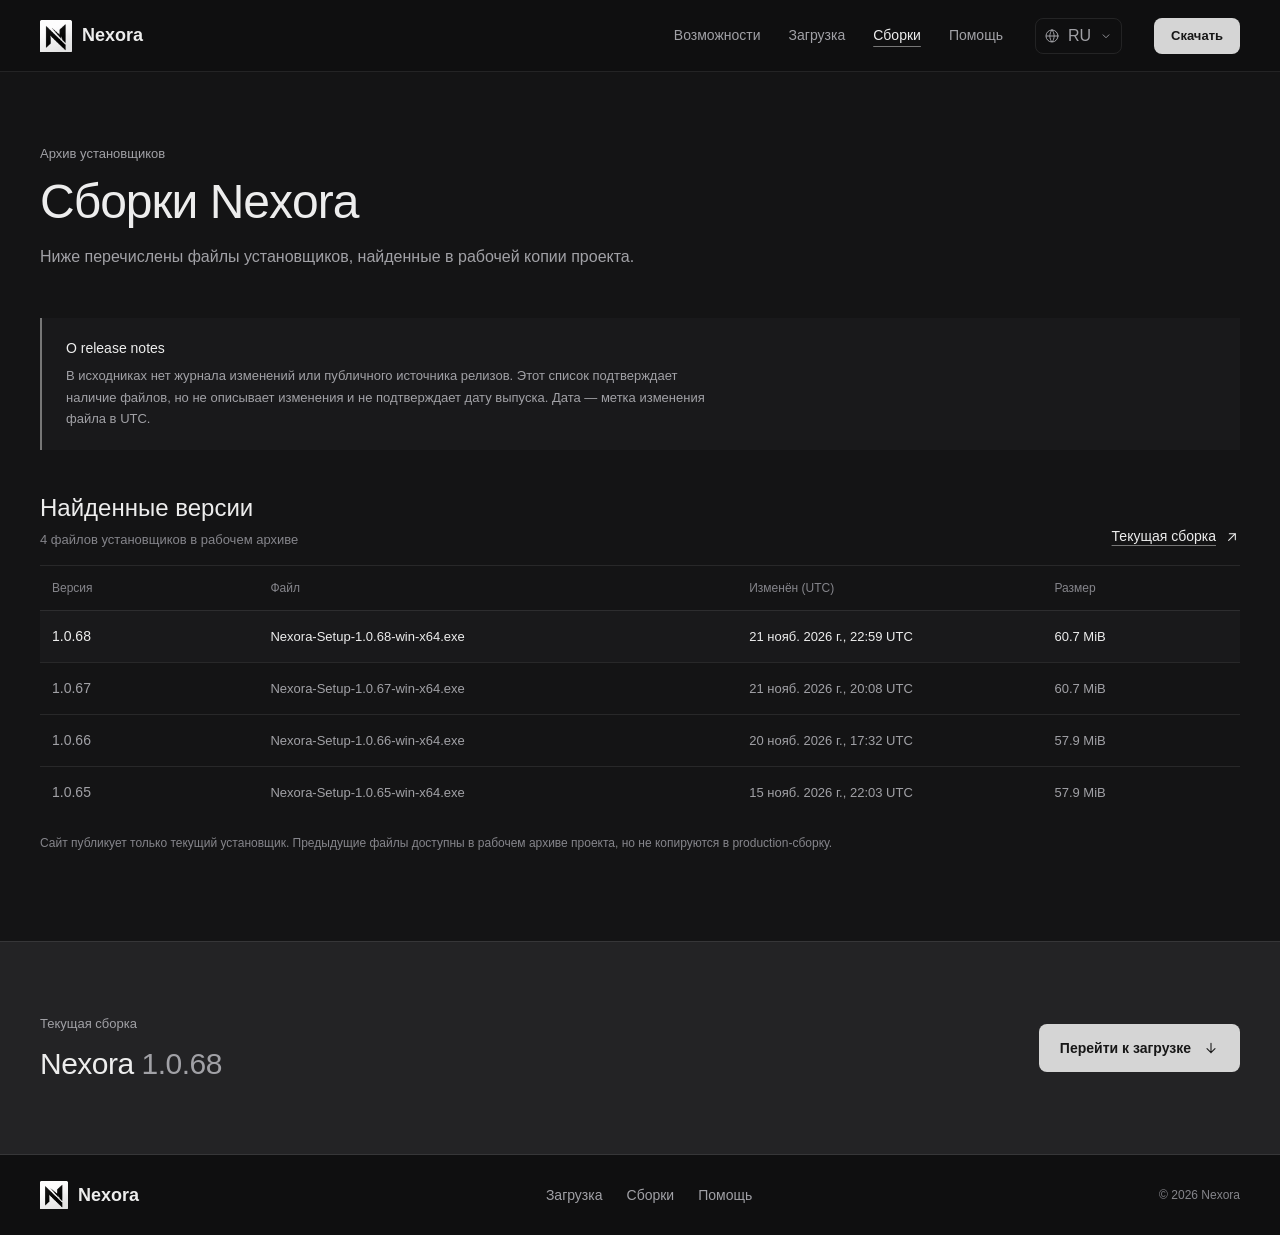
==== website/changelog.html @ 169afd5d "fix: bust cached assets after the site rollback" ====
<!doctype html>
<html lang="ru">
<head>
  <meta charset="utf-8"><meta name="viewport" content="width=device-width, initial-scale=1"><meta name="theme-color" content="#141415">
  <meta name="description" content="Архив сборок установщика Nexora, найденных в исходном проекте.">
  <title>Сборки Nexora</title><link rel="icon" href="nexora.ico"><link rel="stylesheet" href="styles.css?v=2">
</head>
<body>
  <header class="site-header"><div class="container header-inner">
    <a class="brand" href="index.html"><img src="nexora.ico" width="32" height="32" alt=""><span>Nexora</span></a>
    <button class="menu-toggle" type="button" aria-label="Открыть меню" aria-expanded="false" aria-controls="main-nav"><svg viewBox="0 0 24 24" aria-hidden="true"><path d="M4 7h16M4 12h16M4 17h16"/></svg></button>
    <nav class="main-nav" id="main-nav" aria-label="Основная навигация"><a href="index.html#features">Возможности</a><a href="download.html">Загрузка</a><a href="changelog.html" aria-current="page">Сборки</a><a href="support.html">Помощь</a></nav>
    <div class="language-control"><select class="sr-only" data-language aria-label="Choose language" tabindex="-1"><option value="ru">RU</option><option value="en">EN</option><option value="ua">UA</option></select><button class="language-trigger" type="button" data-language-trigger aria-label="Choose language" aria-haspopup="menu" aria-expanded="false" aria-controls="language-menu"><svg class="language-globe" viewBox="0 0 24 24" aria-hidden="true"><circle cx="12" cy="12" r="9"/><path d="M3.5 12h17M12 3c2.1 2.4 3.2 5.4 3.2 9s-1.1 6.6-3.2 9c-2.1-2.4-3.2-5.4-3.2-9S9.9 5.4 12 3Z"/></svg><span data-language-current>RU</span><svg class="language-chevron" viewBox="0 0 24 24" aria-hidden="true"><path d="m7 10 5 5 5-5"/></svg></button><div class="language-menu" id="language-menu" role="menu" aria-label="Choose language" hidden><button class="language-option" type="button" role="menuitemradio" aria-checked="false" data-language-option="en"><span>English</span><span class="language-code">EN</span></button><button class="language-option" type="button" role="menuitemradio" aria-checked="false" data-language-option="ru"><span>Русский</span><span class="language-code">RU</span></button><button class="language-option" type="button" role="menuitemradio" aria-checked="false" data-language-option="ua"><span>Українська</span><span class="language-code">UA</span></button></div></div><a class="button button-small button-light" data-download href="download.html">Скачать</a>
  </div></header>
  <main>
    <section class="page-heading container"><p class="eyebrow">Архив установщиков</p><h1>Сборки Nexora</h1><p>Ниже перечислены файлы установщиков, найденные в рабочей копии проекта.</p></section>
    <section class="section container history-section">
      <div class="notice"><b>О release notes</b><p>В исходниках нет журнала изменений или публичного источника релизов. Этот список подтверждает наличие файлов, но не описывает изменения и не подтверждает дату выпуска. Дата — метка изменения файла в UTC.</p></div>
      <div class="history-heading"><div><h2>Найденные версии</h2><p data-history-count>Список сборок</p></div><a class="text-link" href="download.html">Текущая сборка <svg viewBox="0 0 24 24" aria-hidden="true"><path d="M7 17 17 7M8 7h9v9"/></svg></a></div>
      <div class="history-table-wrap"><div class="history-table" role="table" aria-label="Архив установщиков Nexora"><div class="history-table-head" role="row"><span role="columnheader">Версия</span><span role="columnheader">Файл</span><span role="columnheader">Изменён (UTC)</span><span role="columnheader">Размер</span></div><div class="history-rows" data-history role="rowgroup"><p class="history-loading">Загрузка списка сборок…</p></div></div></div>
      <p class="history-footnote">Сайт публикует только текущий установщик. Предыдущие файлы доступны в рабочем архиве проекта, но не копируются в production-сборку.</p>
    </section>
    <section class="download-cta"><div class="container download-cta-inner"><div><p class="eyebrow">Текущая сборка</p><h2>Nexora <span data-version>1.0.65</span></h2></div><a class="button button-light" data-download href="download.html">Перейти к загрузке <svg viewBox="0 0 24 24" aria-hidden="true"><path d="M12 5v14m0 0 6-6m-6 6-6-6"/></svg></a></div></section>
  </main>
  <footer class="site-footer"><div class="container footer-inner"><a class="brand" href="index.html"><img src="nexora.ico" width="28" height="28" alt=""><span>Nexora</span></a><nav aria-label="Дополнительная навигация"><a href="download.html">Загрузка</a><a href="changelog.html">Сборки</a><a href="support.html">Помощь</a></nav><span>© 2026 Nexora</span></div></footer>
  <script src="locales.js?v=2" defer></script>
  <script src="script.js?v=2" defer></script>
</body></html>
---- website/styles.css ----
:root {
  color-scheme: dark;
  --page: #141415;
  --deep: #0f0f10;
  --surface: #19191b;
  --raised: #232325;
  --line: rgba(237, 237, 237, 0.09);
  --text: #ededed;
  --secondary: #a1a1a6;
  --muted: #85858b;
  --accent: #d5d5d5;
  --on-accent: #171717;
  --radius-card: 12px;
  --radius-control: 8px;
  --ease: cubic-bezier(0.22, 1, 0.36, 1);
}

* { box-sizing: border-box; }
html { scroll-behavior: smooth; }
body {
  margin: 0;
  background: var(--page);
  color: var(--text);
  font-family: "Segoe UI Variable", "Segoe UI", Arial, sans-serif;
  font-size: 16px;
  line-height: 1.5;
  -webkit-font-smoothing: antialiased;
}
img { max-width: 100%; }
a { color: inherit; }
button, a { -webkit-tap-highlight-color: transparent; }
::selection { background: #777; color: #fff; }
:focus-visible { outline: 2px solid var(--accent); outline-offset: 4px; }

.container { width: min(1200px, calc(100% - 64px)); margin-inline: auto; }
.site-header { height: 72px; background: var(--deep); border-bottom: 1px solid var(--line); }
.header-inner { height: 100%; display: flex; align-items: center; gap: 32px; }
.language-control { position: relative; display: flex; align-items: center; flex: 0 0 auto; }
.language-trigger { min-width: 68px; min-height: 36px; display: inline-flex; align-items: center; justify-content: center; gap: 8px; padding: 0 8px; border: 1px solid var(--line); border-radius: var(--radius-control); background: transparent; color: var(--secondary); font: inherit; cursor: pointer; transition: background-color 160ms var(--ease), border-color 160ms var(--ease), color 160ms var(--ease); }
.language-trigger:hover, .language-trigger[aria-expanded="true"] { background: var(--surface); border-color: rgba(237,237,237,.16); color: var(--text); }
.language-globe { width: 16px; height: 16px; flex: 0 0 auto; fill: none; stroke: currentColor; stroke-width: 1.5; stroke-linecap: round; stroke-linejoin: round; }
.language-chevron { width: 14px; height: 14px; flex: 0 0 auto; fill: none; stroke: currentColor; stroke-width: 1.5; stroke-linecap: round; stroke-linejoin: round; transition: transform 160ms var(--ease); }
.language-trigger[aria-expanded="true"] .language-chevron { transform: rotate(180deg); }
.language-current { color: var(--text); font-size: 12px; font-weight: 500; font-variant-numeric: tabular-nums; }
.language-menu { position: absolute; z-index: 30; top: calc(100% + 8px); right: 0; width: 184px; padding: 4px; border: 1px solid var(--line); border-radius: 12px; background: var(--surface); }
.language-menu[hidden] { display: none; }
.language-menu:not([hidden]) { display: grid; gap: 4px; animation: language-menu-enter 140ms var(--ease) both; }
.language-option { min-height: 40px; display: flex; align-items: center; justify-content: space-between; gap: 12px; padding: 0 12px; border: 0; border-radius: 8px; background: transparent; color: var(--secondary); font: inherit; font-size: 14px; text-align: left; cursor: pointer; transition: background-color 140ms var(--ease), color 140ms var(--ease); }
.language-option:hover, .language-option[aria-checked="true"] { background: var(--raised); color: var(--text); }
.language-code { color: var(--muted); font-size: 12px; font-variant-numeric: tabular-nums; }
.language-option[aria-checked="true"] .language-code { color: var(--text); }
.language-control .sr-only { position: absolute; }
.sr-only { position: absolute; width: 1px; height: 1px; padding: 0; margin: -1px; overflow: hidden; clip: rect(0, 0, 0, 0); white-space: nowrap; border: 0; }
.brand { display: inline-flex; align-items: center; gap: 10px; text-decoration: none; flex: 0 0 auto; }
.brand img { display: block; object-fit: contain; }
.brand span { color: var(--text); font-size: 18px; font-weight: 600; letter-spacing: 0; }
.main-nav { display: flex; align-items: center; justify-content: center; gap: 28px; margin-left: auto; }
.main-nav a, .site-footer nav a { color: var(--secondary); font-size: 14px; text-decoration: none; transition: color 160ms var(--ease); }
.main-nav a:hover, .main-nav a[aria-current="page"], .site-footer nav a:hover { color: var(--text); }
.main-nav a[aria-current="page"] { text-decoration: underline; text-decoration-color: #777; text-underline-offset: 6px; }
.menu-toggle { display: none; }

.button {
  min-height: 48px;
  display: inline-flex;
  align-items: center;
  justify-content: center;
  gap: 12px;
  padding: 0 20px;
  border: 1px solid transparent;
  border-radius: var(--radius-control);
  font: inherit;
  font-size: 14px;
  font-weight: 600;
  line-height: 1.2;
  text-decoration: none;
  cursor: pointer;
  transition: background-color 160ms var(--ease), color 160ms var(--ease), border-color 160ms var(--ease), transform 160ms var(--ease);
}
.button:active { transform: scale(0.98); }
.button-small { min-height: 36px; padding-inline: 16px; font-size: 13px; }
.button-light { background: var(--accent); color: var(--on-accent); }
.button-light:hover { background: #f0f0f0; }
.button-outline { background: var(--surface); color: var(--text); border-color: var(--line); }
.button-outline:hover { background: var(--raised); border-color: rgba(237,237,237,.18); }
.button svg, .text-link svg { display: block; width: 16px; height: 16px; flex: 0 0 auto; fill: none; stroke: currentColor; stroke-width: 1.6; stroke-linecap: round; stroke-linejoin: round; }

.hero { min-height: 656px; display: grid; grid-template-columns: minmax(0, .9fr) minmax(0, 1.1fr); align-items: center; gap: 48px; padding-block: 64px; }
.hero-copy { max-width: 500px; }
.eyebrow { margin: 0 0 16px; color: var(--secondary); font-size: 13px; font-weight: 500; line-height: 20px; letter-spacing: 0; }
.hero h1, .page-heading h1 {
  max-width: 640px;
  margin: 0;
  color: var(--text);
  font-size: clamp(42px, 4.3vw, 60px);
  font-weight: 500;
  line-height: 1.08;
  letter-spacing: -1.8px;
}
.hero-lede { max-width: 440px; margin: 24px 0 0; color: var(--secondary); font-size: 17px; line-height: 1.65; }
.hero-actions { display: flex; flex-wrap: wrap; gap: 12px; margin-top: 28px; }
.hero-meta { margin: 20px 0 0; color: var(--muted); font-size: 12px; font-variant-numeric: tabular-nums; }
.hero-preview { min-width: 0; margin: 0; }
.preview-frame { overflow: hidden; border: 1px solid var(--line); border-radius: 12px; background: var(--deep); }
.preview-frame img { display: block; width: 100%; height: auto; }
.hero-preview figcaption { display: flex; justify-content: space-between; gap: 16px; padding-top: 12px; color: var(--secondary); font-size: 12px; }
.hero-preview figcaption span { color: var(--muted); }

.catalog-strip { border-block: 1px solid var(--line); background: var(--deep); }
.catalog-strip-inner { min-height: 56px; display: flex; align-items: center; gap: 28px; overflow: auto; white-space: nowrap; }
.catalog-strip-inner > span { color: var(--secondary); font-size: 13px; }
.catalog-strip-inner .strip-label { color: var(--muted); }

.section { padding-block: 88px; }
.section-heading { max-width: 760px; margin-bottom: 32px; }
.section-heading .eyebrow { margin-bottom: 12px; }
.section-heading h2, .library-copy h2, .faq-lead h2, .install-section h2 {
  margin: 0;
  color: var(--text);
  font-size: clamp(30px, 3vw, 40px);
  font-weight: 500;
  line-height: 1.16;
  letter-spacing: -0.7px;
}
.section-intro { max-width: 390px; margin: 14px 0 0; color: var(--secondary); font-size: 15px; }
.feature-grid { display: grid; grid-template-columns: 2fr 1fr 1fr; gap: 16px; }
.feature-card { min-height: 188px; padding: 24px; border: 1px solid var(--line); border-radius: var(--radius-card); background: var(--surface); }
.feature-icon { width: 24px; height: 24px; margin-bottom: 24px; color: var(--secondary); }
.feature-icon svg, .row-symbol svg, .menu-toggle svg { display: block; width: 18px; height: 18px; fill: none; stroke: currentColor; stroke-width: 1.6; stroke-linecap: round; stroke-linejoin: round; }
.feature-card h3, .workflow-list h3 { margin: 0; color: var(--text); font-size: 17px; font-weight: 500; line-height: 24px; }
.feature-card p { max-width: 520px; margin: 8px 0 0; color: var(--secondary); font-size: 14px; line-height: 1.6; }

.library-section { padding-block: 80px; border-block: 1px solid var(--line); background: var(--deep); }
.library-layout { display: grid; grid-template-columns: minmax(0, .9fr) minmax(0, 1.1fr); align-items: center; gap: 72px; }
.library-copy { max-width: 440px; }
.library-copy .eyebrow { margin-bottom: 12px; }
.library-copy > p:not(.eyebrow) { margin: 16px 0 0; color: var(--secondary); font-size: 15px; line-height: 1.7; }
.text-link { display: inline-flex; align-items: center; gap: 8px; margin-top: 20px; color: var(--text); font-size: 14px; font-weight: 500; text-decoration-color: #777; text-underline-offset: 4px; }
.library-panel { padding: 24px; border: 1px solid var(--line); border-radius: var(--radius-card); background: var(--surface); }
.panel-heading { display: flex; justify-content: space-between; padding-bottom: 12px; border-bottom: 1px solid var(--line); color: var(--muted); font-size: 12px; }
.library-row { min-height: 72px; display: grid; grid-template-columns: 24px 1fr auto; align-items: center; gap: 12px; border-bottom: 1px solid var(--line); }
.row-symbol { color: var(--secondary); }
.library-row b, .library-row small { display: block; }
.library-row b { color: var(--text); font-size: 14px; font-weight: 500; }
.library-row small { margin-top: 2px; color: var(--muted); font-size: 12px; }
.row-action { color: var(--secondary); font-size: 13px; }
.panel-footnote { margin: 16px 0 0; color: var(--muted); font-size: 12px; }

.section-heading-inline { max-width: none; display: flex; align-items: end; justify-content: space-between; gap: 32px; }
.section-heading-inline .section-intro { margin: 0 0 4px; }
.workflow-list { display: grid; grid-template-columns: repeat(3, 1fr); gap: 16px; margin: 0; padding: 0; list-style: none; counter-reset: workflow; }
.workflow-list li { min-height: 152px; display: grid; grid-template-columns: 40px 1fr; gap: 12px; padding: 20px 0; border-top: 1px solid var(--line); }
.workflow-list li > span { color: var(--muted); font-size: 13px; font-variant-numeric: tabular-nums; }
.workflow-list p { margin: 8px 0 0; color: var(--secondary); font-size: 14px; line-height: 1.6; }

.version-section { border-block: 1px solid var(--line); background: var(--deep); }
.version-inner { min-height: 176px; display: flex; align-items: center; justify-content: space-between; gap: 32px; padding-block: 32px; }
.version-inner .eyebrow { margin-bottom: 8px; }
.version-inner h2, .download-cta h2 { margin: 0; color: var(--text); font-size: 30px; font-weight: 500; line-height: 1.2; letter-spacing: -0.5px; }
.version-inner h2 span, .download-cta h2 span { color: var(--secondary); font-variant-numeric: tabular-nums; }
.version-inner > div > p:last-child { max-width: 570px; margin: 8px 0 0; color: var(--secondary); font-size: 14px; }

.faq-preview { display: grid; grid-template-columns: .8fr 1.2fr; gap: 64px; }
.faq-lead .eyebrow { margin-bottom: 12px; }
.faq-lead > p:not(.eyebrow) { margin: 12px 0 0; color: var(--secondary); font-size: 14px; }
.faq-list details { border-bottom: 1px solid var(--line); }
.faq-list details:first-child { border-top: 1px solid var(--line); }
.faq-list summary { min-height: 56px; display: flex; align-items: center; justify-content: space-between; gap: 16px; color: var(--text); font-size: 15px; font-weight: 500; list-style: none; cursor: pointer; }
.faq-list summary::-webkit-details-marker { display: none; }
.faq-list summary::after { content: "+"; color: var(--secondary); font-size: 18px; font-weight: 400; transition: transform 180ms var(--ease); }
.faq-list details[open] summary::after { transform: rotate(45deg); }
.faq-list details p { max-width: 660px; margin: 0 32px 16px 0; color: var(--secondary); font-size: 14px; line-height: 1.65; }
.faq-list details a { color: var(--text); }

.download-cta { border-block: 1px solid var(--line); background: var(--raised); }
.download-cta-inner { min-height: 212px; display: flex; align-items: center; justify-content: space-between; gap: 32px; padding-block: 40px; }
.download-cta .eyebrow { margin-bottom: 12px; }
.site-footer { background: var(--deep); }
.footer-inner { min-height: 80px; display: flex; align-items: center; justify-content: space-between; gap: 24px; }
.site-footer nav { display: flex; gap: 24px; }
.footer-inner > span { color: var(--muted); font-size: 12px; }

.page-heading { padding-block: 72px 40px; }
.page-heading .eyebrow { margin-bottom: 12px; }
.page-heading h1 { font-size: clamp(36px, 4vw, 48px); letter-spacing: -1px; }
.page-heading > p:last-child { max-width: 650px; margin: 16px 0 0; color: var(--secondary); font-size: 16px; line-height: 1.65; }
.download-layout { display: grid; grid-template-columns: 1.15fr .85fr; align-items: start; gap: 16px; }
.release-card, .requirements-card, .support-aside { padding: 24px; border: 1px solid var(--line); border-radius: var(--radius-card); background: var(--surface); }
.release-card-heading { display: flex; align-items: start; justify-content: space-between; gap: 16px; padding-bottom: 20px; border-bottom: 1px solid var(--line); }
.release-card-heading .eyebrow { margin-bottom: 8px; }
.release-card h2, .requirements-card h2, .support-aside h2 { margin: 0; font-size: 24px; font-weight: 500; letter-spacing: -0.3px; }
.release-card h2 span { color: var(--secondary); font-variant-numeric: tabular-nums; }
.platform-tag { padding: 6px 10px; border: 1px solid var(--line); border-radius: 6px; color: var(--secondary); font-size: 12px; white-space: nowrap; }
.release-facts, .requirements-card dl { margin: 0; }
.release-facts > div, .requirements-card dl > div { display: grid; grid-template-columns: 150px 1fr; gap: 16px; padding: 14px 0; border-bottom: 1px solid var(--line); }
.release-facts dt, .requirements-card dt { color: var(--muted); font-size: 13px; }
.release-facts dd, .requirements-card dd { margin: 0; color: var(--text); font-size: 13px; font-variant-numeric: tabular-nums; }
.download-button { width: 100%; margin-top: 20px; }
.file-name { margin: 12px 0 0; color: var(--muted); font-size: 12px; }
.file-name code, .support-path code { color: var(--text); font-family: Consolas, "Cascadia Mono", monospace; font-size: 12px; overflow-wrap: anywhere; }
.signature-note, .requirements-note, .download-status { margin: 12px 0 0; color: var(--secondary); font-size: 12px; line-height: 1.6; }
.download-status { min-height: 0; }
.requirements-card .eyebrow { margin-bottom: 8px; }
.requirements-card h2 { margin-bottom: 12px; }
.requirements-card dl > div { display: block; }
.requirements-card dd { margin-top: 4px; line-height: 1.55; }
.requirements-note { color: var(--muted); }
.install-section { padding-top: 72px; }
.install-section .section-heading { margin-bottom: 24px; }
.install-list { display: grid; grid-template-columns: repeat(3, 1fr); gap: 24px; margin: 0; padding: 0; list-style: none; }
.install-list li { display: grid; grid-template-columns: 36px 1fr; gap: 12px; padding: 16px 0; border-top: 1px solid var(--line); }
.install-list li > span { color: var(--muted); font-size: 13px; font-variant-numeric: tabular-nums; }
.install-list h3 { margin: 0; font-size: 15px; font-weight: 500; }
.install-list p { margin: 6px 0 0; color: var(--secondary); font-size: 13px; }
.notice { margin-block: 0 72px; padding: 20px 24px; border-left: 2px solid #777; background: var(--surface); }
.notice b { display: block; margin-bottom: 6px; font-size: 14px; font-weight: 500; }
.notice p { max-width: 640px; margin: 0; color: var(--secondary); font-size: 13px; line-height: 1.65; }
.notice a { color: var(--text); text-underline-offset: 3px; }

.history-section { padding-top: 8px; }
.history-section .notice { margin-bottom: 40px; }
.history-heading { display: flex; align-items: end; justify-content: space-between; gap: 24px; margin-bottom: 16px; }
.history-heading h2 { margin: 0; font-size: 24px; font-weight: 500; }
.history-heading p { margin: 4px 0 0; color: var(--muted); font-size: 13px; }
.history-heading .text-link { margin: 0 0 2px; }
.history-table-wrap { overflow-x: auto; border-top: 1px solid var(--line); }
.history-table { min-width: 720px; }
.history-table-head, .history-row { display: grid; grid-template-columns: .7fr 1.6fr 1fr .6fr; align-items: center; gap: 16px; padding-inline: 12px; }
.history-table-head { min-height: 44px; color: var(--muted); font-size: 12px; }
.history-row { min-height: 52px; border-top: 1px solid var(--line); color: var(--secondary); font-size: 13px; }
.history-row.current { background: var(--surface); color: var(--text); }
.history-row strong { color: inherit; font-size: 14px; font-weight: 500; font-variant-numeric: tabular-nums; }
.history-row span:last-child { font-variant-numeric: tabular-nums; }
.history-loading, .history-empty { padding: 16px 12px; color: var(--secondary); font-size: 13px; }
.history-footnote { margin: 16px 0 0; color: var(--muted); font-size: 12px; line-height: 1.6; }

.support-layout { display: grid; grid-template-columns: minmax(0, 1.4fr) minmax(260px, .6fr); align-items: start; gap: 40px; padding-bottom: 88px; }
.support-faq details { padding-inline: 4px; }
.support-faq summary { min-height: 60px; }
.support-faq details p { margin-right: 40px; }
.support-aside { position: sticky; top: 24px; }
.support-aside .eyebrow { margin-bottom: 8px; }
.support-aside h2 { font-size: 20px; }
.support-aside ol { margin: 20px 0 0; padding-left: 20px; color: var(--secondary); }
.support-aside li { padding: 6px 0 6px 4px; font-size: 13px; }
.support-path { display: grid; gap: 8px; margin-top: 20px; padding-top: 16px; border-top: 1px solid var(--line); }
.support-path > span:first-child { color: var(--muted); font-size: 12px; }
.copy-button { justify-self: start; min-height: 36px; padding: 0 12px; border: 1px solid var(--line); border-radius: 6px; background: var(--raised); color: var(--text); font: inherit; font-size: 13px; cursor: pointer; transition: background-color 160ms var(--ease), border-color 160ms var(--ease); }
.copy-button:hover { background: #303033; }
.copy-status { min-height: 18px; color: var(--secondary); font-size: 12px; }
.privacy-note { margin: 8px 0 0; color: var(--muted); font-size: 12px; }

.credit { color: var(--muted); font-size: 12px; text-align: right; }
.credit a { color: var(--secondary); text-underline-offset: 3px; }
.reveal { opacity: 0; transform: translateY(8px); transition: opacity 360ms var(--ease), transform 360ms var(--ease); }
.reveal.is-visible { opacity: 1; transform: translateY(0); }
@keyframes language-menu-enter { from { opacity: 0; transform: translateY(-4px); } to { opacity: 1; transform: translateY(0); } }
html.motion-enabled .hero-copy { animation: hero-enter 420ms var(--ease) both; }
html.motion-enabled .hero-preview { animation: hero-enter 460ms 40ms var(--ease) both; }
@keyframes hero-enter { from { opacity: 0; transform: translateY(10px); } to { opacity: 1; transform: translateY(0); } }
@keyframes answer-enter { from { opacity: 0; transform: translateY(4px); } to { opacity: 1; transform: translateY(0); } }
.faq-list details[open] > p { animation: answer-enter 200ms var(--ease) both; }

@media (max-width: 920px) {
  .container { width: min(100% - 48px, 760px); }
  .header-inner { gap: 20px; }
  .main-nav { gap: 16px; }
  .hero { min-height: 0; grid-template-columns: 1fr; gap: 32px; padding-block: 64px; }
  .hero-copy { max-width: 680px; }
  .hero-preview { width: 100%; }
  .library-layout { gap: 32px; }
  .feature-grid { grid-template-columns: 1fr 1fr; }
  .feature-card-wide { grid-column: span 2; }
  .download-layout { grid-template-columns: 1fr 1fr; }
}
@media (max-width: 680px) {
  .container { width: calc(100% - 40px); }
  .site-header { height: 64px; }
  .header-inner { gap: 8px; }
  .brand span { font-size: 16px; }
  .brand { gap: 8px; }
  .brand img { width: 28px; height: 28px; }
  .menu-toggle { width: 36px; height: 36px; display: grid; place-items: center; margin-left: auto; padding: 0; border: 1px solid var(--line); border-radius: 8px; background: var(--surface); color: var(--secondary); }
  .menu-toggle svg { width: 18px; height: 18px; }
  .main-nav { display: grid; position: absolute; z-index: 5; top: 64px; left: 0; right: 0; gap: 0; margin: 0; padding: 12px 20px 20px; border-bottom: 1px solid var(--line); background: var(--deep); opacity: 0; visibility: hidden; pointer-events: none; transform: translateY(-8px); transition: opacity 180ms var(--ease), transform 180ms var(--ease), visibility 180ms; }
  .main-nav.open { opacity: 1; visibility: visible; pointer-events: auto; transform: translateY(0); }
  .main-nav a { min-height: 44px; display: flex; align-items: center; border-top: 1px solid var(--line); }
  .header-inner { position: relative; }
  .language-trigger { min-width: 60px; gap: 6px; padding-inline: 6px; }
  .header-inner > .button-small { min-height: 36px; padding-inline: 8px; font-size: 12px; }
  .hero { gap: 28px; padding-block: 52px 44px; }
  .hero h1 { font-size: clamp(36px, 9vw, 46px); letter-spacing: -1px; }
  .hero-lede { margin-top: 16px; font-size: 16px; }
  .hero-actions { margin-top: 24px; }
  .hero-meta { line-height: 1.6; }
  .catalog-strip-inner { min-height: 52px; gap: 20px; }
  .section { padding-block: 64px; }
  .section-heading { margin-bottom: 24px; }
  .feature-grid { grid-template-columns: 1fr; gap: 12px; }
  .feature-card, .feature-card-wide { grid-column: auto; min-height: 0; padding: 20px; }
  .feature-icon { margin-bottom: 16px; }
  .library-section { padding-block: 64px; }
  .library-layout, .faq-preview, .support-layout { grid-template-columns: 1fr; gap: 28px; }
  .library-panel { padding: 16px; }
  .library-row { min-height: 68px; grid-template-columns: 20px minmax(0, 1fr) auto; gap: 8px; }
  .library-row b { font-size: 13px; }
  .row-action { font-size: 12px; }
  .section-heading-inline { display: block; }
  .section-heading-inline .section-intro { margin-top: 12px; }
  .workflow-list { grid-template-columns: 1fr; gap: 0; }
  .workflow-list li { min-height: 88px; padding-block: 16px; }
  .version-inner, .download-cta-inner { min-height: 0; align-items: start; flex-direction: column; gap: 20px; padding-block: 32px; }
  .faq-preview { gap: 24px; }
  .download-cta h2 { font-size: 26px; }
  .footer-inner { min-height: 0; flex-wrap: wrap; gap: 16px; padding-block: 20px; }
  .footer-inner nav { order: 3; width: 100%; gap: 20px; }
  .footer-inner > span { margin-left: auto; }
  .page-heading { padding-block: 52px 28px; }
  .page-heading h1 { font-size: 36px; }
  .download-layout { grid-template-columns: 1fr; gap: 12px; }
  .release-card, .requirements-card, .support-aside { padding: 20px; }
  .release-card-heading { flex-wrap: wrap; }
  .release-facts > div { grid-template-columns: 128px minmax(0, 1fr); gap: 12px; }
  .install-list { grid-template-columns: 1fr; gap: 4px; }
  .install-list li { min-height: 76px; }
  .notice { margin-bottom: 56px; padding: 16px; }
  .history-heading { align-items: start; flex-direction: column; gap: 8px; }
  .history-table { min-width: 660px; }
  .support-layout { padding-bottom: 64px; }
  .support-aside { position: static; }
  .support-faq summary { min-height: 56px; }
  .support-faq details p { margin-right: 8px; }
  .credit { text-align: left; }
}
@media (max-width: 520px) {
  .hero-preview { display: block; width: 100%; }
  .preview-frame { position: relative; height: 320px; }
  .preview-frame img { position: absolute; top: 0; left: -158px; width: 704px; max-width: none; }
  .hero { padding-bottom: 56px; }
  .hero-actions { display: grid; grid-template-columns: 1fr; }
  .button { width: 100%; }
  .hero-actions .button { width: 100%; }
  .catalog-strip-inner { overflow: hidden; flex-wrap: wrap; gap: 4px 16px; padding-block: 12px; white-space: normal; }
  .catalog-strip-inner .strip-label { width: 100%; }
  .release-facts > div { grid-template-columns: 1fr; gap: 4px; }
  .platform-tag { margin-left: 0; }
}
@media (max-width: 380px) {
  .brand img { width: 24px; height: 24px; }
  .language-globe { display: none; }
  .language-trigger { min-width: 48px; }
  .header-inner > .button-small { padding-inline: 6px; font-size: 11px; }
}
@media (prefers-reduced-motion: reduce) {
  *, *::before, *::after { scroll-behavior: auto !important; transition-duration: .01ms !important; animation-duration: .01ms !important; animation-iteration-count: 1 !important; }
  .reveal { opacity: 1; transform: none; }
}
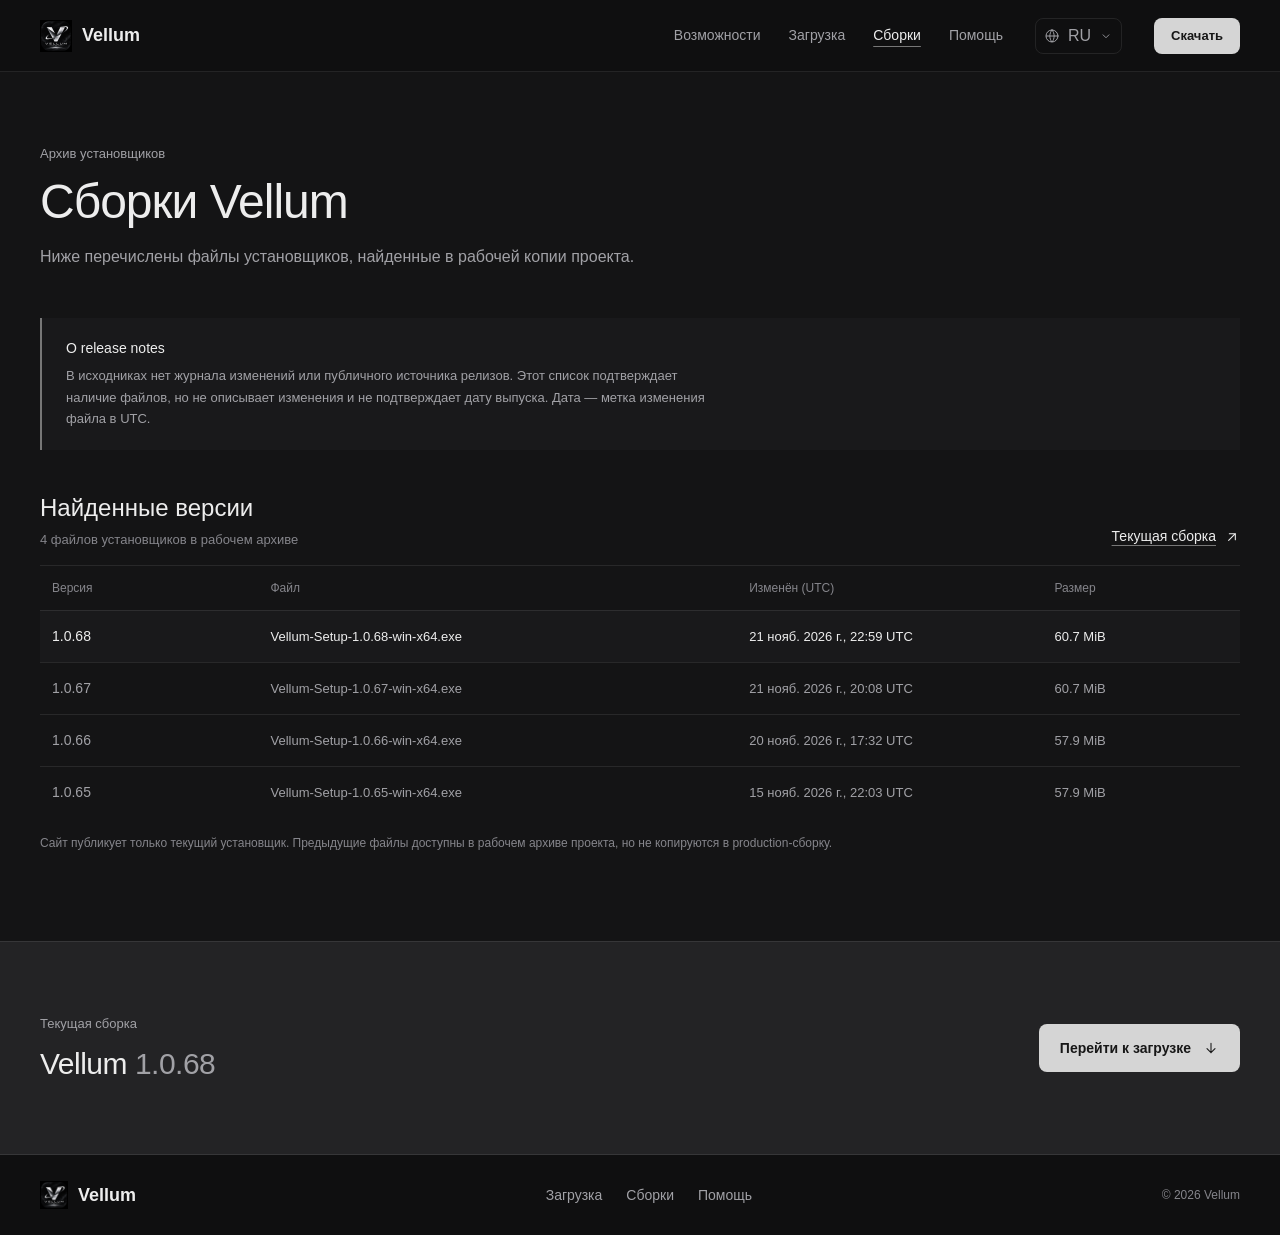
==== commit 49e28f9c: "refactor: rebrand the launcher to Vellum - rename solution, projects, namespaces, assembly and insta" ====
--- a/website/changelog.html
+++ b/website/changelog.html
@@ -2,27 +2,27 @@
 <html lang="ru">
 <head>
   <meta charset="utf-8"><meta name="viewport" content="width=device-width, initial-scale=1"><meta name="theme-color" content="#141415">
-  <meta name="description" content="Архив сборок установщика Nexora, найденных в исходном проекте.">
-  <title>Сборки Nexora</title><link rel="icon" href="nexora.ico"><link rel="stylesheet" href="styles.css?v=2">
+  <meta name="description" content="Архив сборок установщика Vellum, найденных в исходном проекте.">
+  <title>Сборки Vellum</title><link rel="icon" href="vellum.ico"><link rel="stylesheet" href="styles.css?v=2">
 </head>
 <body>
   <header class="site-header"><div class="container header-inner">
-    <a class="brand" href="index.html"><img src="nexora.ico" width="32" height="32" alt=""><span>Nexora</span></a>
+    <a class="brand" href="index.html"><img src="vellum.ico" width="32" height="32" alt=""><span>Vellum</span></a>
     <button class="menu-toggle" type="button" aria-label="Открыть меню" aria-expanded="false" aria-controls="main-nav"><svg viewBox="0 0 24 24" aria-hidden="true"><path d="M4 7h16M4 12h16M4 17h16"/></svg></button>
     <nav class="main-nav" id="main-nav" aria-label="Основная навигация"><a href="index.html#features">Возможности</a><a href="download.html">Загрузка</a><a href="changelog.html" aria-current="page">Сборки</a><a href="support.html">Помощь</a></nav>
     <div class="language-control"><select class="sr-only" data-language aria-label="Choose language" tabindex="-1"><option value="ru">RU</option><option value="en">EN</option><option value="ua">UA</option></select><button class="language-trigger" type="button" data-language-trigger aria-label="Choose language" aria-haspopup="menu" aria-expanded="false" aria-controls="language-menu"><svg class="language-globe" viewBox="0 0 24 24" aria-hidden="true"><circle cx="12" cy="12" r="9"/><path d="M3.5 12h17M12 3c2.1 2.4 3.2 5.4 3.2 9s-1.1 6.6-3.2 9c-2.1-2.4-3.2-5.4-3.2-9S9.9 5.4 12 3Z"/></svg><span data-language-current>RU</span><svg class="language-chevron" viewBox="0 0 24 24" aria-hidden="true"><path d="m7 10 5 5 5-5"/></svg></button><div class="language-menu" id="language-menu" role="menu" aria-label="Choose language" hidden><button class="language-option" type="button" role="menuitemradio" aria-checked="false" data-language-option="en"><span>English</span><span class="language-code">EN</span></button><button class="language-option" type="button" role="menuitemradio" aria-checked="false" data-language-option="ru"><span>Русский</span><span class="language-code">RU</span></button><button class="language-option" type="button" role="menuitemradio" aria-checked="false" data-language-option="ua"><span>Українська</span><span class="language-code">UA</span></button></div></div><a class="button button-small button-light" data-download href="download.html">Скачать</a>
   </div></header>
   <main>
-    <section class="page-heading container"><p class="eyebrow">Архив установщиков</p><h1>Сборки Nexora</h1><p>Ниже перечислены файлы установщиков, найденные в рабочей копии проекта.</p></section>
+    <section class="page-heading container"><p class="eyebrow">Архив установщиков</p><h1>Сборки Vellum</h1><p>Ниже перечислены файлы установщиков, найденные в рабочей копии проекта.</p></section>
     <section class="section container history-section">
       <div class="notice"><b>О release notes</b><p>В исходниках нет журнала изменений или публичного источника релизов. Этот список подтверждает наличие файлов, но не описывает изменения и не подтверждает дату выпуска. Дата — метка изменения файла в UTC.</p></div>
       <div class="history-heading"><div><h2>Найденные версии</h2><p data-history-count>Список сборок</p></div><a class="text-link" href="download.html">Текущая сборка <svg viewBox="0 0 24 24" aria-hidden="true"><path d="M7 17 17 7M8 7h9v9"/></svg></a></div>
-      <div class="history-table-wrap"><div class="history-table" role="table" aria-label="Архив установщиков Nexora"><div class="history-table-head" role="row"><span role="columnheader">Версия</span><span role="columnheader">Файл</span><span role="columnheader">Изменён (UTC)</span><span role="columnheader">Размер</span></div><div class="history-rows" data-history role="rowgroup"><p class="history-loading">Загрузка списка сборок…</p></div></div></div>
+      <div class="history-table-wrap"><div class="history-table" role="table" aria-label="Архив установщиков Vellum"><div class="history-table-head" role="row"><span role="columnheader">Версия</span><span role="columnheader">Файл</span><span role="columnheader">Изменён (UTC)</span><span role="columnheader">Размер</span></div><div class="history-rows" data-history role="rowgroup"><p class="history-loading">Загрузка списка сборок…</p></div></div></div>
       <p class="history-footnote">Сайт публикует только текущий установщик. Предыдущие файлы доступны в рабочем архиве проекта, но не копируются в production-сборку.</p>
     </section>
-    <section class="download-cta"><div class="container download-cta-inner"><div><p class="eyebrow">Текущая сборка</p><h2>Nexora <span data-version>1.0.65</span></h2></div><a class="button button-light" data-download href="download.html">Перейти к загрузке <svg viewBox="0 0 24 24" aria-hidden="true"><path d="M12 5v14m0 0 6-6m-6 6-6-6"/></svg></a></div></section>
+    <section class="download-cta"><div class="container download-cta-inner"><div><p class="eyebrow">Текущая сборка</p><h2>Vellum <span data-version>1.0.65</span></h2></div><a class="button button-light" data-download href="download.html">Перейти к загрузке <svg viewBox="0 0 24 24" aria-hidden="true"><path d="M12 5v14m0 0 6-6m-6 6-6-6"/></svg></a></div></section>
   </main>
-  <footer class="site-footer"><div class="container footer-inner"><a class="brand" href="index.html"><img src="nexora.ico" width="28" height="28" alt=""><span>Nexora</span></a><nav aria-label="Дополнительная навигация"><a href="download.html">Загрузка</a><a href="changelog.html">Сборки</a><a href="support.html">Помощь</a></nav><span>© 2026 Nexora</span></div></footer>
+  <footer class="site-footer"><div class="container footer-inner"><a class="brand" href="index.html"><img src="vellum.ico" width="28" height="28" alt=""><span>Vellum</span></a><nav aria-label="Дополнительная навигация"><a href="download.html">Загрузка</a><a href="changelog.html">Сборки</a><a href="support.html">Помощь</a></nav><span>© 2026 Vellum</span></div></footer>
   <script src="locales.js?v=2" defer></script>
   <script src="script.js?v=2" defer></script>
 </body></html>
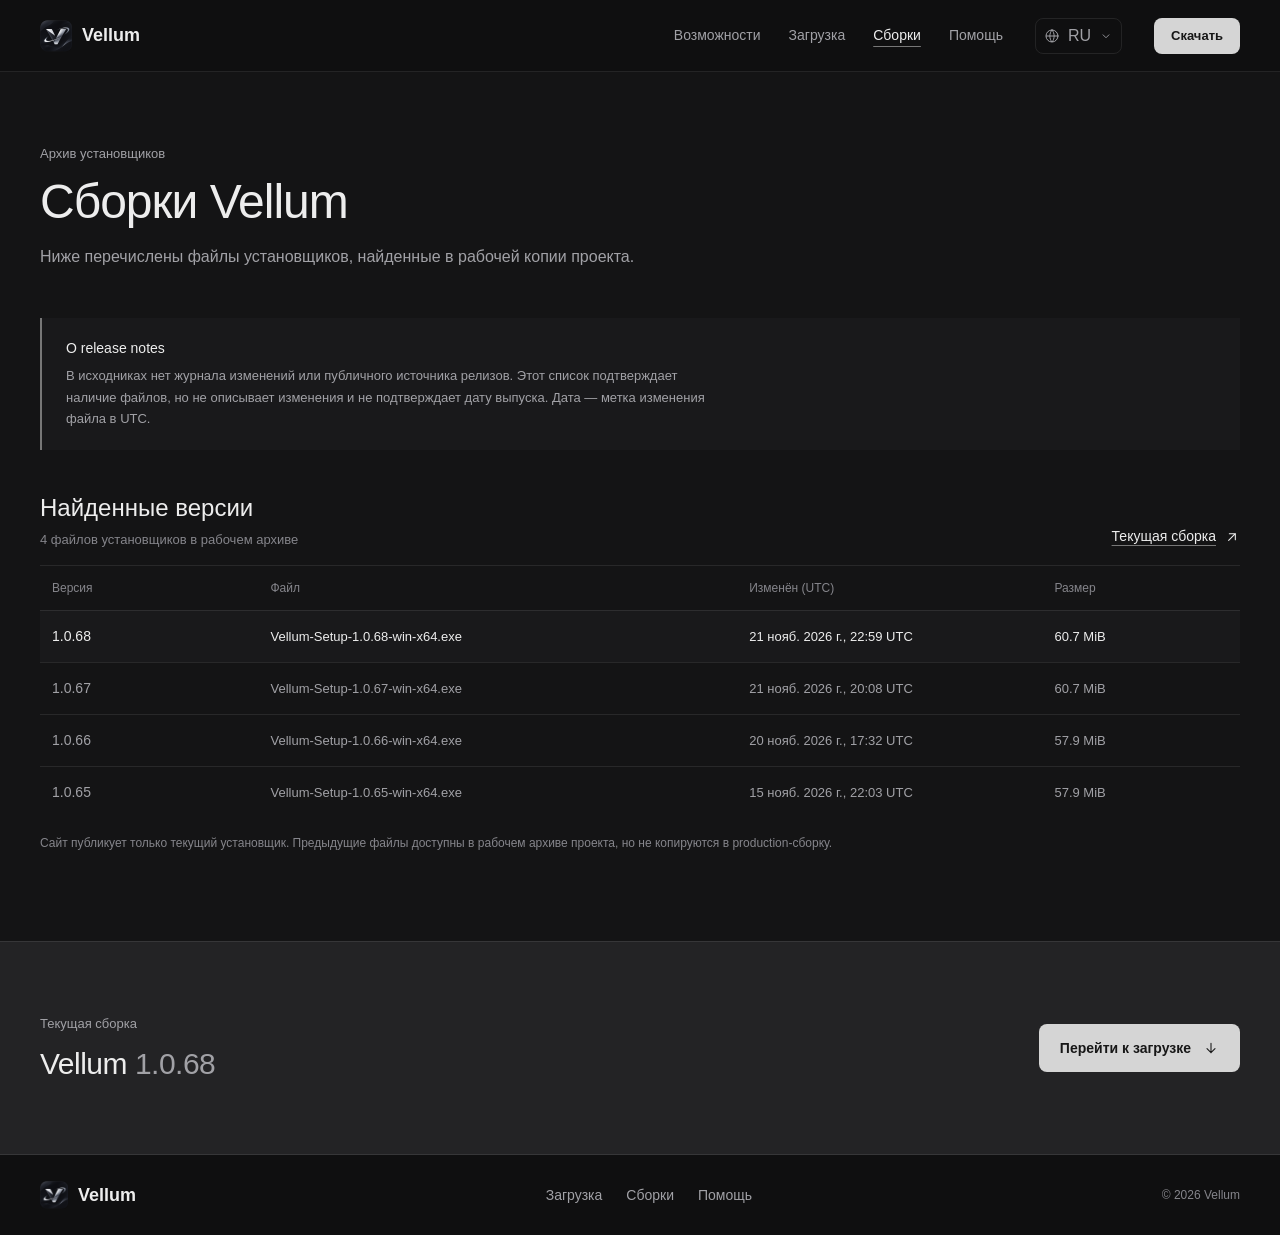
==== commit 7c2a6e18: "feat: split the system icon and the in-launcher logo - build the Windows/installer/favicon .ico from" ====
--- a/website/changelog.html
+++ b/website/changelog.html
@@ -7,7 +7,7 @@
 </head>
 <body>
   <header class="site-header"><div class="container header-inner">
-    <a class="brand" href="index.html"><img src="vellum.ico" width="32" height="32" alt=""><span>Vellum</span></a>
+    <a class="brand" href="index.html"><img src="assets/vellum-core.png" width="32" height="32" alt=""><span>Vellum</span></a>
     <button class="menu-toggle" type="button" aria-label="Открыть меню" aria-expanded="false" aria-controls="main-nav"><svg viewBox="0 0 24 24" aria-hidden="true"><path d="M4 7h16M4 12h16M4 17h16"/></svg></button>
     <nav class="main-nav" id="main-nav" aria-label="Основная навигация"><a href="index.html#features">Возможности</a><a href="download.html">Загрузка</a><a href="changelog.html" aria-current="page">Сборки</a><a href="support.html">Помощь</a></nav>
     <div class="language-control"><select class="sr-only" data-language aria-label="Choose language" tabindex="-1"><option value="ru">RU</option><option value="en">EN</option><option value="ua">UA</option></select><button class="language-trigger" type="button" data-language-trigger aria-label="Choose language" aria-haspopup="menu" aria-expanded="false" aria-controls="language-menu"><svg class="language-globe" viewBox="0 0 24 24" aria-hidden="true"><circle cx="12" cy="12" r="9"/><path d="M3.5 12h17M12 3c2.1 2.4 3.2 5.4 3.2 9s-1.1 6.6-3.2 9c-2.1-2.4-3.2-5.4-3.2-9S9.9 5.4 12 3Z"/></svg><span data-language-current>RU</span><svg class="language-chevron" viewBox="0 0 24 24" aria-hidden="true"><path d="m7 10 5 5 5-5"/></svg></button><div class="language-menu" id="language-menu" role="menu" aria-label="Choose language" hidden><button class="language-option" type="button" role="menuitemradio" aria-checked="false" data-language-option="en"><span>English</span><span class="language-code">EN</span></button><button class="language-option" type="button" role="menuitemradio" aria-checked="false" data-language-option="ru"><span>Русский</span><span class="language-code">RU</span></button><button class="language-option" type="button" role="menuitemradio" aria-checked="false" data-language-option="ua"><span>Українська</span><span class="language-code">UA</span></button></div></div><a class="button button-small button-light" data-download href="download.html">Скачать</a>
@@ -22,7 +22,7 @@
     </section>
     <section class="download-cta"><div class="container download-cta-inner"><div><p class="eyebrow">Текущая сборка</p><h2>Vellum <span data-version>1.0.65</span></h2></div><a class="button button-light" data-download href="download.html">Перейти к загрузке <svg viewBox="0 0 24 24" aria-hidden="true"><path d="M12 5v14m0 0 6-6m-6 6-6-6"/></svg></a></div></section>
   </main>
-  <footer class="site-footer"><div class="container footer-inner"><a class="brand" href="index.html"><img src="vellum.ico" width="28" height="28" alt=""><span>Vellum</span></a><nav aria-label="Дополнительная навигация"><a href="download.html">Загрузка</a><a href="changelog.html">Сборки</a><a href="support.html">Помощь</a></nav><span>© 2026 Vellum</span></div></footer>
+  <footer class="site-footer"><div class="container footer-inner"><a class="brand" href="index.html"><img src="assets/vellum-core.png" width="28" height="28" alt=""><span>Vellum</span></a><nav aria-label="Дополнительная навигация"><a href="download.html">Загрузка</a><a href="changelog.html">Сборки</a><a href="support.html">Помощь</a></nav><span>© 2026 Vellum</span></div></footer>
   <script src="locales.js?v=2" defer></script>
   <script src="script.js?v=2" defer></script>
 </body></html>
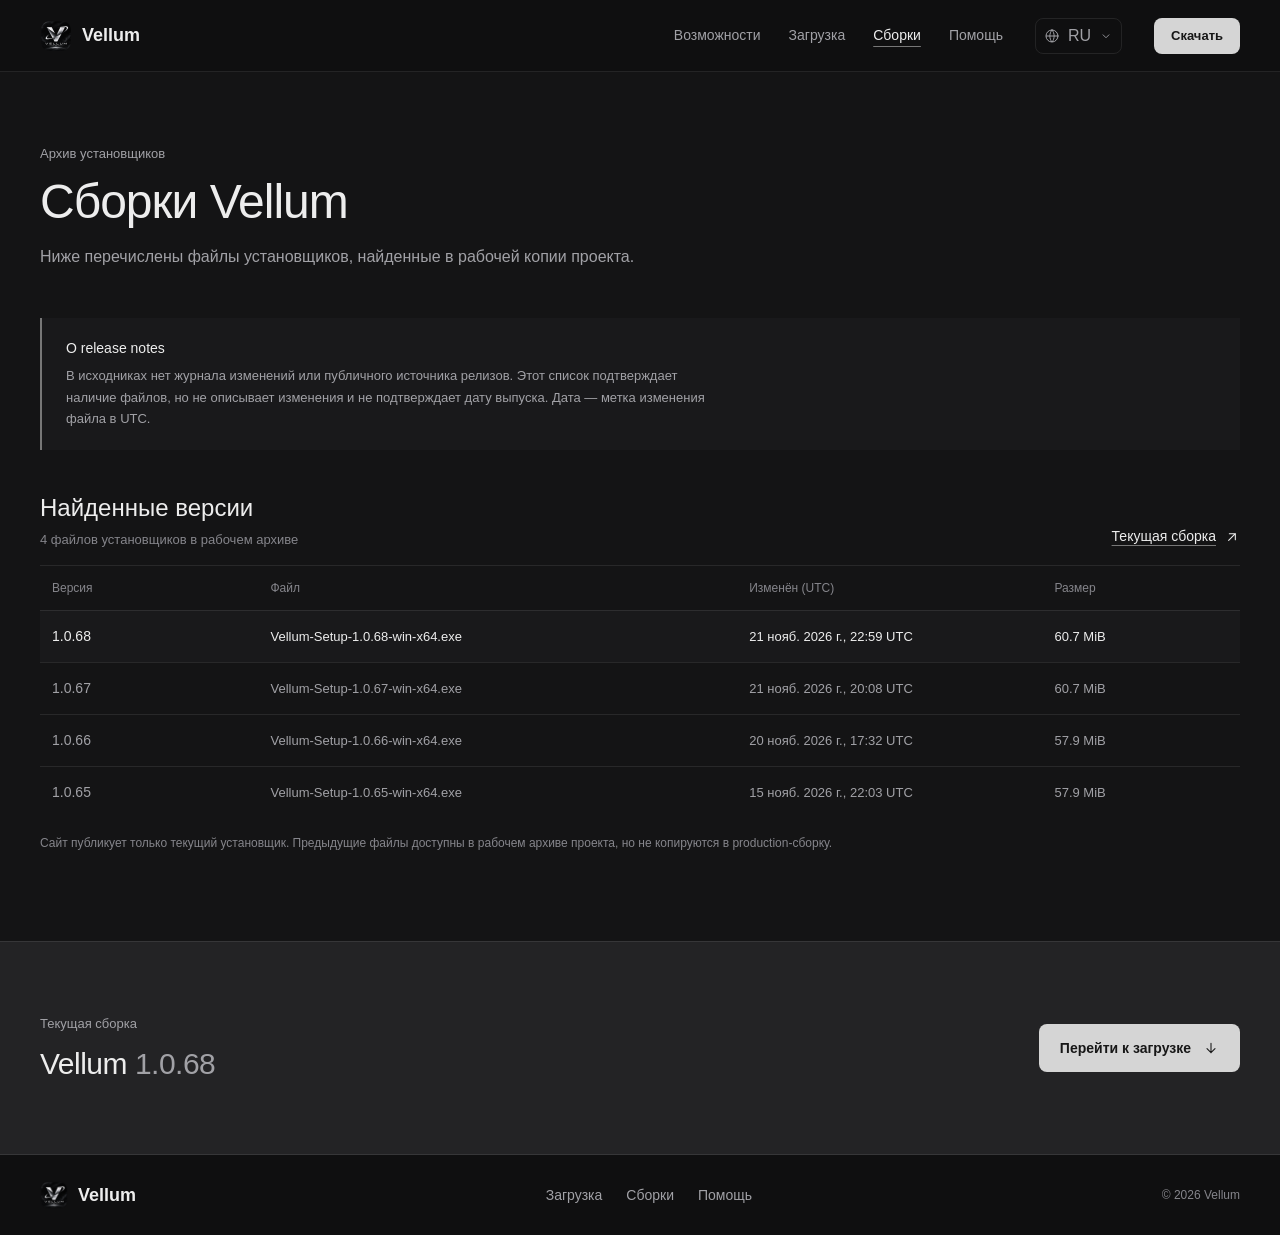
==== commit a046078a: "refactor: use the ICO artwork for system and site, drop in-app logo marks - keep the .ico for the ex" ====
--- a/website/changelog.html
+++ b/website/changelog.html
@@ -7,7 +7,7 @@
 </head>
 <body>
   <header class="site-header"><div class="container header-inner">
-    <a class="brand" href="index.html"><img src="assets/vellum-core.png" width="32" height="32" alt=""><span>Vellum</span></a>
+    <a class="brand" href="index.html"><img src="vellum.ico" width="32" height="32" alt=""><span>Vellum</span></a>
     <button class="menu-toggle" type="button" aria-label="Открыть меню" aria-expanded="false" aria-controls="main-nav"><svg viewBox="0 0 24 24" aria-hidden="true"><path d="M4 7h16M4 12h16M4 17h16"/></svg></button>
     <nav class="main-nav" id="main-nav" aria-label="Основная навигация"><a href="index.html#features">Возможности</a><a href="download.html">Загрузка</a><a href="changelog.html" aria-current="page">Сборки</a><a href="support.html">Помощь</a></nav>
     <div class="language-control"><select class="sr-only" data-language aria-label="Choose language" tabindex="-1"><option value="ru">RU</option><option value="en">EN</option><option value="ua">UA</option></select><button class="language-trigger" type="button" data-language-trigger aria-label="Choose language" aria-haspopup="menu" aria-expanded="false" aria-controls="language-menu"><svg class="language-globe" viewBox="0 0 24 24" aria-hidden="true"><circle cx="12" cy="12" r="9"/><path d="M3.5 12h17M12 3c2.1 2.4 3.2 5.4 3.2 9s-1.1 6.6-3.2 9c-2.1-2.4-3.2-5.4-3.2-9S9.9 5.4 12 3Z"/></svg><span data-language-current>RU</span><svg class="language-chevron" viewBox="0 0 24 24" aria-hidden="true"><path d="m7 10 5 5 5-5"/></svg></button><div class="language-menu" id="language-menu" role="menu" aria-label="Choose language" hidden><button class="language-option" type="button" role="menuitemradio" aria-checked="false" data-language-option="en"><span>English</span><span class="language-code">EN</span></button><button class="language-option" type="button" role="menuitemradio" aria-checked="false" data-language-option="ru"><span>Русский</span><span class="language-code">RU</span></button><button class="language-option" type="button" role="menuitemradio" aria-checked="false" data-language-option="ua"><span>Українська</span><span class="language-code">UA</span></button></div></div><a class="button button-small button-light" data-download href="download.html">Скачать</a>
@@ -22,7 +22,7 @@
     </section>
     <section class="download-cta"><div class="container download-cta-inner"><div><p class="eyebrow">Текущая сборка</p><h2>Vellum <span data-version>1.0.65</span></h2></div><a class="button button-light" data-download href="download.html">Перейти к загрузке <svg viewBox="0 0 24 24" aria-hidden="true"><path d="M12 5v14m0 0 6-6m-6 6-6-6"/></svg></a></div></section>
   </main>
-  <footer class="site-footer"><div class="container footer-inner"><a class="brand" href="index.html"><img src="assets/vellum-core.png" width="28" height="28" alt=""><span>Vellum</span></a><nav aria-label="Дополнительная навигация"><a href="download.html">Загрузка</a><a href="changelog.html">Сборки</a><a href="support.html">Помощь</a></nav><span>© 2026 Vellum</span></div></footer>
+  <footer class="site-footer"><div class="container footer-inner"><a class="brand" href="index.html"><img src="vellum.ico" width="28" height="28" alt=""><span>Vellum</span></a><nav aria-label="Дополнительная навигация"><a href="download.html">Загрузка</a><a href="changelog.html">Сборки</a><a href="support.html">Помощь</a></nav><span>© 2026 Vellum</span></div></footer>
   <script src="locales.js?v=2" defer></script>
   <script src="script.js?v=2" defer></script>
 </body></html>
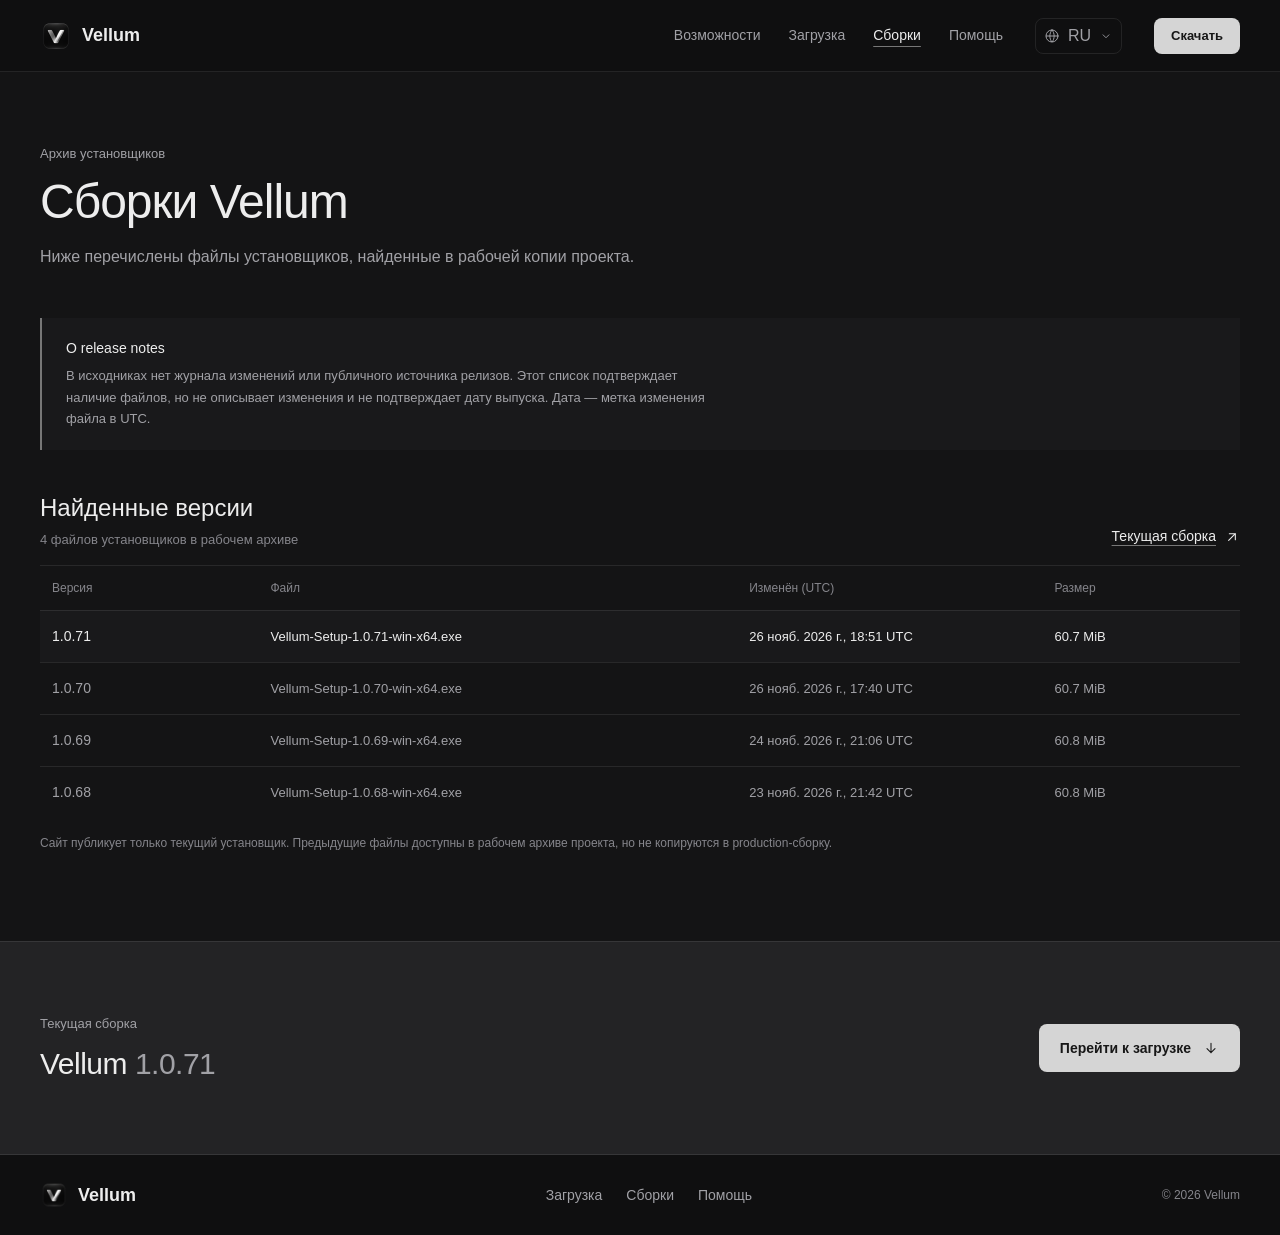
==== commit e9e15e9a: "chore(release): 1.0.71 with full profile and library migration The standalone migrator now copies th" ====
--- a/website/changelog.html
+++ b/website/changelog.html
@@ -20,7 +20,7 @@
       <div class="history-table-wrap"><div class="history-table" role="table" aria-label="Архив установщиков Vellum"><div class="history-table-head" role="row"><span role="columnheader">Версия</span><span role="columnheader">Файл</span><span role="columnheader">Изменён (UTC)</span><span role="columnheader">Размер</span></div><div class="history-rows" data-history role="rowgroup"><p class="history-loading">Загрузка списка сборок…</p></div></div></div>
       <p class="history-footnote">Сайт публикует только текущий установщик. Предыдущие файлы доступны в рабочем архиве проекта, но не копируются в production-сборку.</p>
     </section>
-    <section class="download-cta"><div class="container download-cta-inner"><div><p class="eyebrow">Текущая сборка</p><h2>Vellum <span data-version>1.0.65</span></h2></div><a class="button button-light" data-download href="download.html">Перейти к загрузке <svg viewBox="0 0 24 24" aria-hidden="true"><path d="M12 5v14m0 0 6-6m-6 6-6-6"/></svg></a></div></section>
+    <section class="download-cta"><div class="container download-cta-inner"><div><p class="eyebrow">Текущая сборка</p><h2>Vellum <span data-version>1.0.71</span></h2></div><a class="button button-light" data-download href="download.html">Перейти к загрузке <svg viewBox="0 0 24 24" aria-hidden="true"><path d="M12 5v14m0 0 6-6m-6 6-6-6"/></svg></a></div></section>
   </main>
   <footer class="site-footer"><div class="container footer-inner"><a class="brand" href="index.html"><img src="vellum.ico" width="28" height="28" alt=""><span>Vellum</span></a><nav aria-label="Дополнительная навигация"><a href="download.html">Загрузка</a><a href="changelog.html">Сборки</a><a href="support.html">Помощь</a></nav><span>© 2026 Vellum</span></div></footer>
   <script src="locales.js?v=2" defer></script>
--- a/website/styles.css
+++ b/website/styles.css
@@ -355,3 +355,49 @@
   *, *::before, *::after { scroll-behavior: auto !important; transition-duration: .01ms !important; animation-duration: .01ms !important; animation-iteration-count: 1 !important; }
   .reveal { opacity: 1; transform: none; }
 }
+
+/* Download chooser */
+.download-options-hint { margin: 8px 0 0; color: var(--muted); font-size: 12px; text-align: center; letter-spacing: .02em; }
+body.download-dialog-open { overflow: hidden; }
+.download-dialog { position: fixed; inset: 0; z-index: 100; display: grid; place-items: center; padding: 24px; }
+.download-dialog[hidden] { display: none; }
+.download-dialog-backdrop { position: absolute; inset: 0; background: rgba(0, 0, 0, .72); backdrop-filter: blur(8px); }
+.download-dialog-panel { position: relative; width: min(640px, 100%); max-height: min(780px, calc(100vh - 48px)); overflow: auto; padding: 28px; border: 1px solid rgba(237, 237, 237, .14); border-radius: 18px; background: var(--surface); box-shadow: 0 30px 80px rgba(0, 0, 0, .55); animation: download-dialog-enter 180ms var(--ease) both; }
+@keyframes download-dialog-enter { from { opacity: 0; transform: translateY(12px) scale(.98); } to { opacity: 1; transform: none; } }
+.download-dialog-head { display: flex; align-items: flex-start; justify-content: space-between; gap: 16px; }
+.download-dialog-head .eyebrow { margin-bottom: 6px; }
+.download-dialog-head h2 { margin: 0; color: var(--text); font-size: 28px; font-weight: 500; letter-spacing: -.5px; }
+.download-dialog-close { width: 40px; height: 40px; flex: 0 0 auto; display: grid; place-items: center; padding: 0; border: 1px solid var(--line); border-radius: 10px; background: transparent; color: var(--secondary); cursor: pointer; transition: background-color 160ms var(--ease), color 160ms var(--ease); }
+.download-dialog-close:hover { background: var(--raised); color: var(--text); }
+.download-dialog-close svg { width: 18px; height: 18px; fill: none; stroke: currentColor; stroke-width: 1.6; stroke-linecap: round; stroke-linejoin: round; }
+.download-dialog-lede { margin: 12px 0 20px; color: var(--secondary); font-size: 14px; }
+.download-options { display: grid; gap: 8px; }
+.download-option { display: grid; grid-template-columns: 40px minmax(0, 1fr) auto 20px; align-items: center; gap: 14px; padding: 14px; border: 1px solid var(--line); border-radius: 12px; background: var(--raised); color: var(--text); text-decoration: none; transition: background-color 160ms var(--ease), border-color 160ms var(--ease), transform 160ms var(--ease); }
+.download-option:hover { background: #2a2a2c; border-color: rgba(237, 237, 237, .18); }
+.download-option:active { transform: scale(.995); }
+.download-option.is-primary { border-color: rgba(237, 237, 237, .24); background: #29292b; }
+.download-option-icon { width: 40px; height: 40px; display: grid; place-items: center; border-radius: 10px; background: rgba(237, 237, 237, .06); color: var(--text); }
+.download-option-icon svg { width: 20px; height: 20px; fill: none; stroke: currentColor; stroke-width: 1.6; stroke-linecap: round; stroke-linejoin: round; }
+.download-option-body { min-width: 0; display: grid; gap: 3px; }
+.download-option-title { display: flex; align-items: center; gap: 8px; font-size: 14px; font-weight: 600; }
+.download-option-badge { padding: 2px 7px; border-radius: 999px; background: var(--accent); color: var(--on-accent); font-size: 10px; font-weight: 700; line-height: 1.4; text-transform: uppercase; letter-spacing: .04em; }
+.download-option-note { color: var(--secondary); font-size: 12px; }
+.download-option-file { overflow: hidden; color: var(--muted); font-size: 11.5px; text-overflow: ellipsis; white-space: nowrap; }
+.download-option-size { color: var(--secondary); font-size: 12px; font-variant-numeric: tabular-nums; white-space: nowrap; }
+.download-option-arrow { color: var(--muted); }
+.download-option-arrow svg { width: 16px; height: 16px; display: block; fill: none; stroke: currentColor; stroke-width: 1.6; stroke-linecap: round; stroke-linejoin: round; }
+.download-dialog-footnote { margin: 16px 0 0; color: var(--muted); font-size: 12px; }
+.download-checksum { display: inline-flex; margin-top: 8px; color: var(--secondary); font-size: 12px; text-decoration: underline; text-decoration-color: rgba(161, 161, 166, .35); text-underline-offset: 4px; }
+.download-checksum:hover { color: var(--text); }
+.download-checksum[hidden] { display: none; }
+.download-options-loading, .download-options-error { margin: 0; padding: 28px 20px; border: 1px dashed var(--line); border-radius: 12px; color: var(--secondary); font-size: 13px; text-align: center; }
+.download-options-error a { color: var(--text); }
+@media (max-width: 640px) {
+  .download-dialog { padding: 12px; }
+  .download-dialog-panel { padding: 20px; border-radius: 14px; }
+  .download-dialog-head h2 { font-size: 23px; }
+  .download-option { grid-template-columns: 36px minmax(0, 1fr) auto; gap: 10px; padding: 12px; }
+  .download-option-icon { width: 36px; height: 36px; }
+  .download-option-arrow { display: none; }
+  .download-option-size { display: none; }
+}
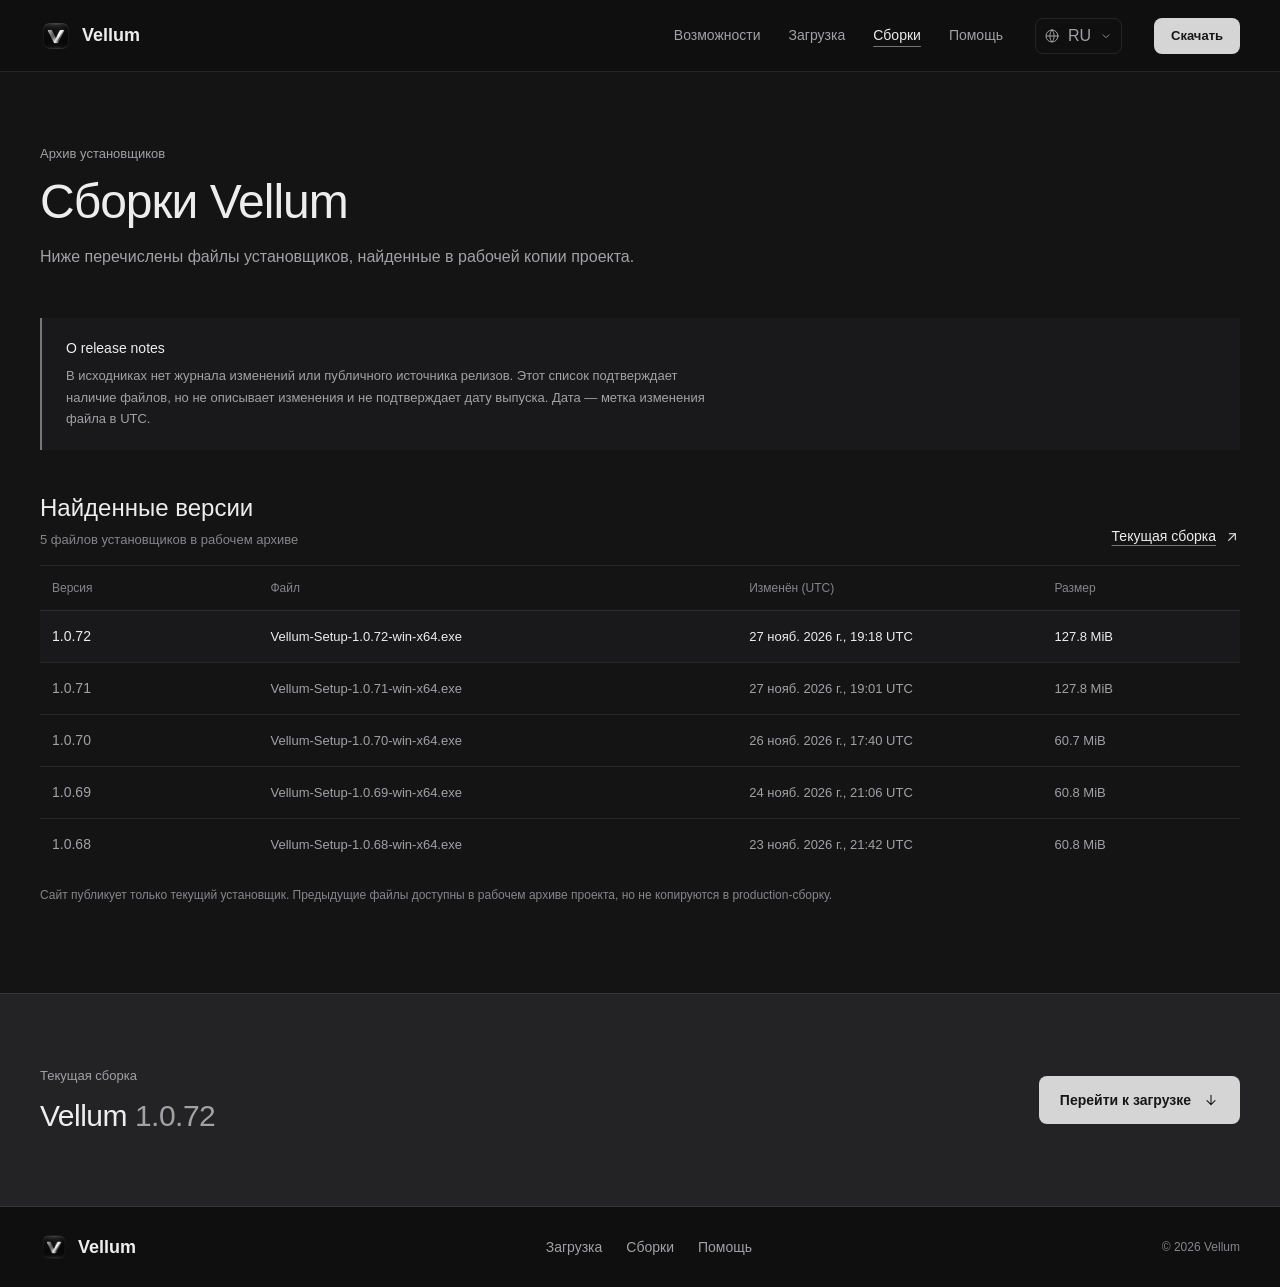
==== commit f8706aac: "feat: manifest-based game updates and mandatory bootstrapper (1.0.72) Adds signed manifest updates, " ====
--- a/website/changelog.html
+++ b/website/changelog.html
@@ -20,7 +20,7 @@
       <div class="history-table-wrap"><div class="history-table" role="table" aria-label="Архив установщиков Vellum"><div class="history-table-head" role="row"><span role="columnheader">Версия</span><span role="columnheader">Файл</span><span role="columnheader">Изменён (UTC)</span><span role="columnheader">Размер</span></div><div class="history-rows" data-history role="rowgroup"><p class="history-loading">Загрузка списка сборок…</p></div></div></div>
       <p class="history-footnote">Сайт публикует только текущий установщик. Предыдущие файлы доступны в рабочем архиве проекта, но не копируются в production-сборку.</p>
     </section>
-    <section class="download-cta"><div class="container download-cta-inner"><div><p class="eyebrow">Текущая сборка</p><h2>Vellum <span data-version>1.0.71</span></h2></div><a class="button button-light" data-download href="download.html">Перейти к загрузке <svg viewBox="0 0 24 24" aria-hidden="true"><path d="M12 5v14m0 0 6-6m-6 6-6-6"/></svg></a></div></section>
+    <section class="download-cta"><div class="container download-cta-inner"><div><p class="eyebrow">Текущая сборка</p><h2>Vellum <span data-version>1.0.72</span></h2></div><a class="button button-light" data-download href="download.html">Перейти к загрузке <svg viewBox="0 0 24 24" aria-hidden="true"><path d="M12 5v14m0 0 6-6m-6 6-6-6"/></svg></a></div></section>
   </main>
   <footer class="site-footer"><div class="container footer-inner"><a class="brand" href="index.html"><img src="vellum.ico" width="28" height="28" alt=""><span>Vellum</span></a><nav aria-label="Дополнительная навигация"><a href="download.html">Загрузка</a><a href="changelog.html">Сборки</a><a href="support.html">Помощь</a></nav><span>© 2026 Vellum</span></div></footer>
   <script src="locales.js?v=2" defer></script>
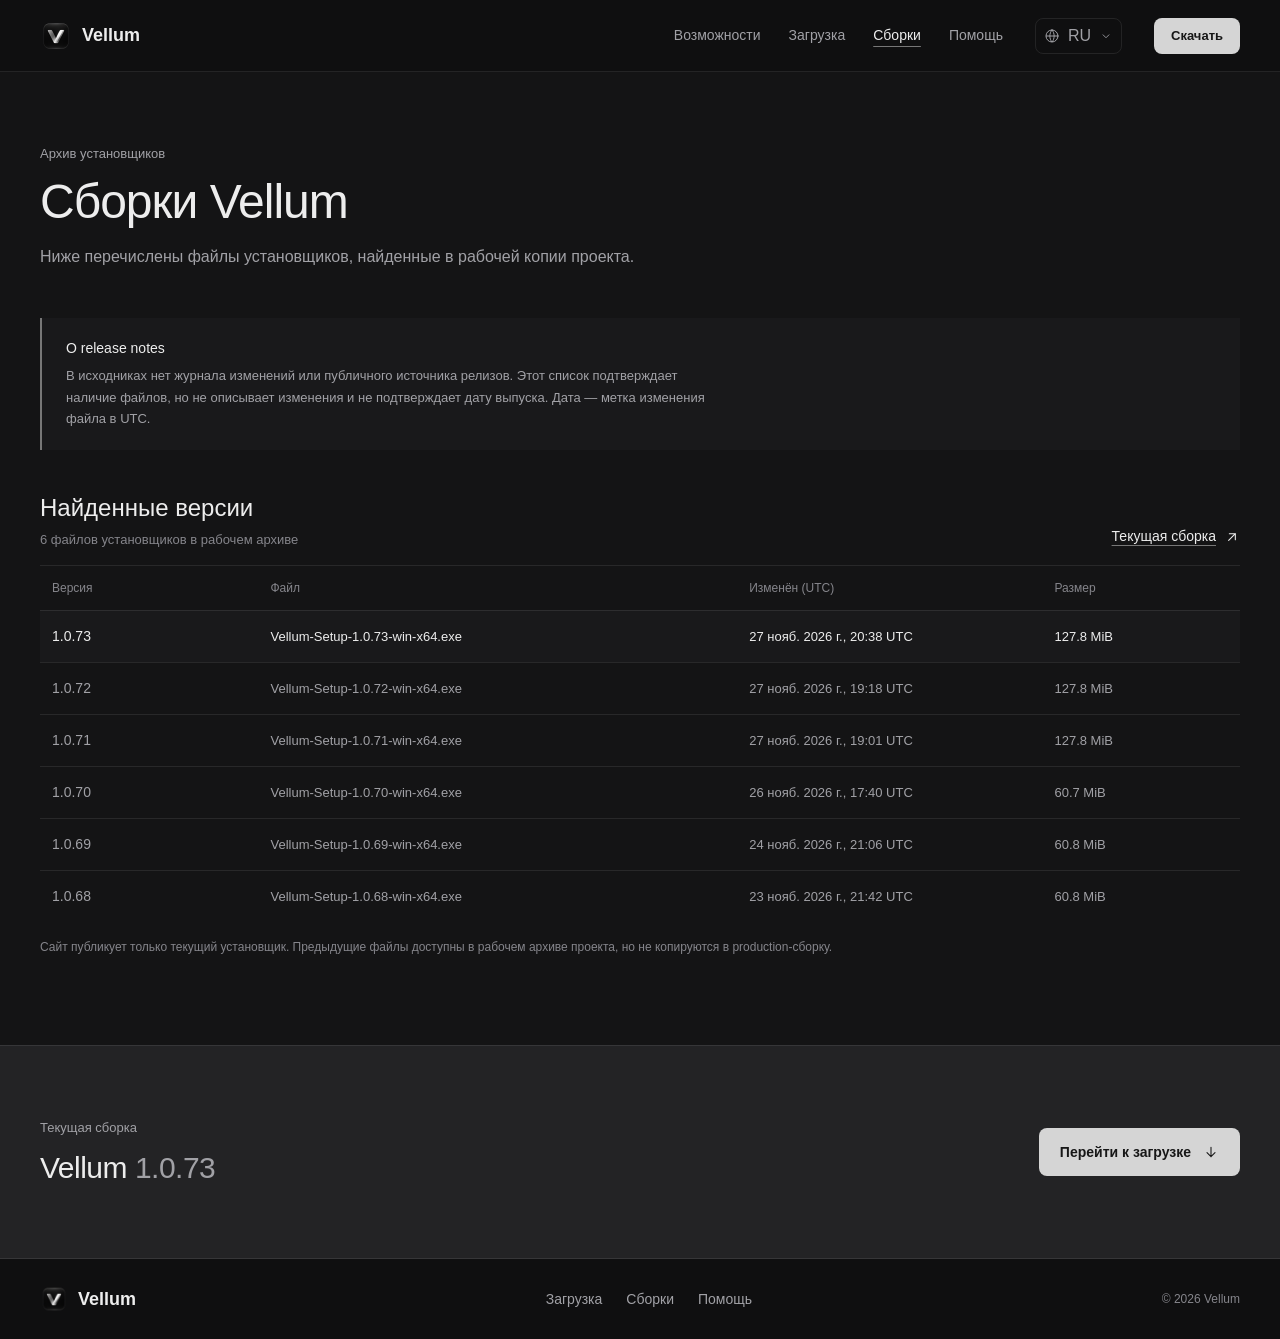
==== commit 5e30bed1: "feat(updates): use signed GitHub Releases launcher feed (1.0.74) Adds publisher defaults for the sig" ====
--- a/website/changelog.html
+++ b/website/changelog.html
@@ -20,7 +20,7 @@
       <div class="history-table-wrap"><div class="history-table" role="table" aria-label="Архив установщиков Vellum"><div class="history-table-head" role="row"><span role="columnheader">Версия</span><span role="columnheader">Файл</span><span role="columnheader">Изменён (UTC)</span><span role="columnheader">Размер</span></div><div class="history-rows" data-history role="rowgroup"><p class="history-loading">Загрузка списка сборок…</p></div></div></div>
       <p class="history-footnote">Сайт публикует только текущий установщик. Предыдущие файлы доступны в рабочем архиве проекта, но не копируются в production-сборку.</p>
     </section>
-    <section class="download-cta"><div class="container download-cta-inner"><div><p class="eyebrow">Текущая сборка</p><h2>Vellum <span data-version>1.0.72</span></h2></div><a class="button button-light" data-download href="download.html">Перейти к загрузке <svg viewBox="0 0 24 24" aria-hidden="true"><path d="M12 5v14m0 0 6-6m-6 6-6-6"/></svg></a></div></section>
+    <section class="download-cta"><div class="container download-cta-inner"><div><p class="eyebrow">Текущая сборка</p><h2>Vellum <span data-version>1.0.74</span></h2></div><a class="button button-light" data-download href="download.html">Перейти к загрузке <svg viewBox="0 0 24 24" aria-hidden="true"><path d="M12 5v14m0 0 6-6m-6 6-6-6"/></svg></a></div></section>
   </main>
   <footer class="site-footer"><div class="container footer-inner"><a class="brand" href="index.html"><img src="vellum.ico" width="28" height="28" alt=""><span>Vellum</span></a><nav aria-label="Дополнительная навигация"><a href="download.html">Загрузка</a><a href="changelog.html">Сборки</a><a href="support.html">Помощь</a></nav><span>© 2026 Vellum</span></div></footer>
   <script src="locales.js?v=2" defer></script>
